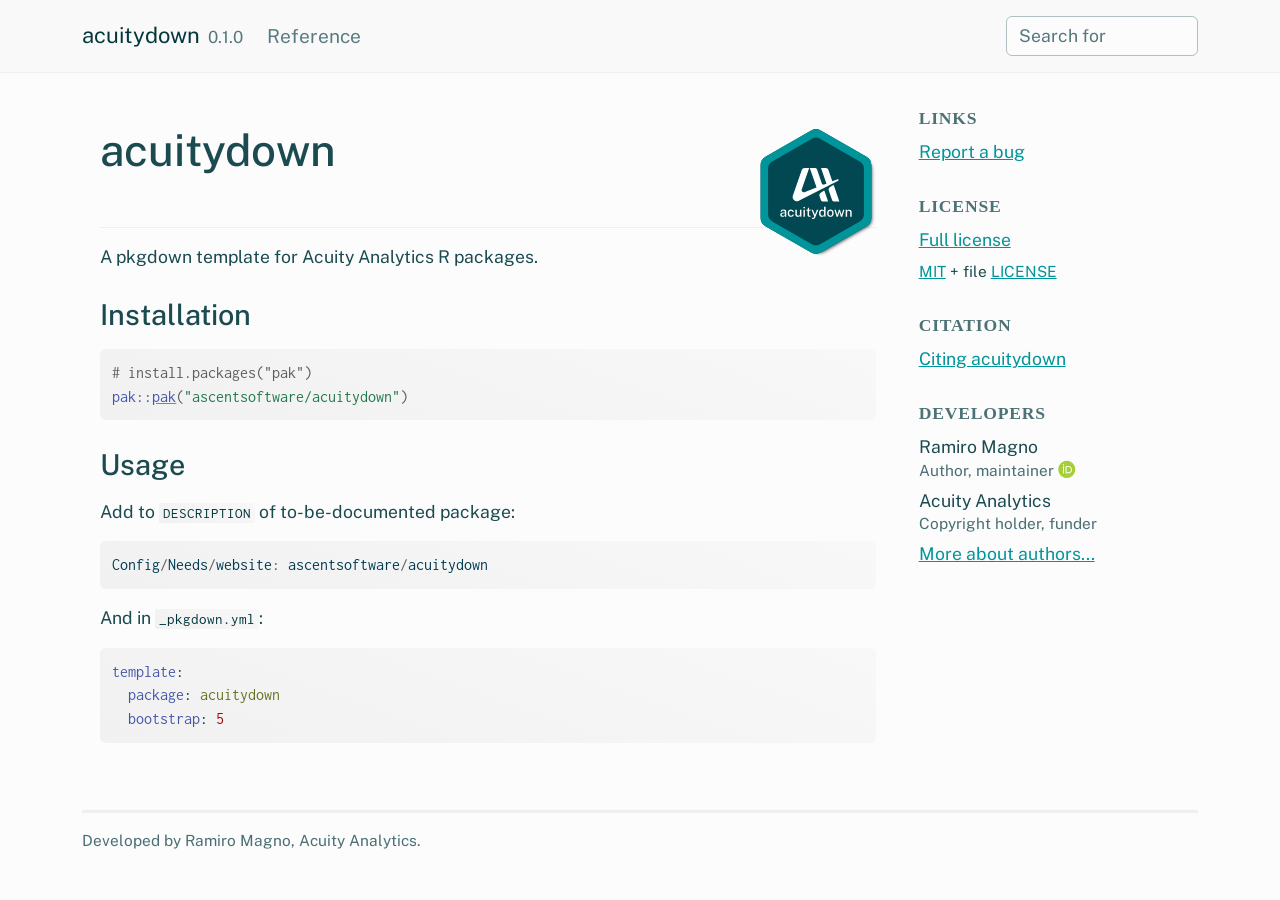
==== index.html @ ac6d55b3 "Deploying to gh-pages from @ AscentSoftware/acuitydown@6d1f39b386c711171acf2e9cabcb4042757e271e 🚀" ====
<!DOCTYPE html>
<!-- Generated by pkgdown: do not edit by hand --><html lang="en">
<head>
<meta http-equiv="Content-Type" content="text/html; charset=UTF-8">
<meta charset="utf-8">
<meta http-equiv="X-UA-Compatible" content="IE=edge">
<meta name="viewport" content="width=device-width, initial-scale=1, shrink-to-fit=no">
<title>pkgdown Template for Acuity Packages • acuitydown</title>
<!-- favicons --><link rel="icon" type="image/png" sizes="96x96" href="favicon-96x96.png">
<link rel="icon" type="”image/svg+xml”" href="favicon.svg">
<link rel="apple-touch-icon" sizes="180x180" href="apple-touch-icon.png">
<link rel="icon" sizes="any" href="favicon.ico">
<link rel="manifest" href="site.webmanifest">
<script src="deps/jquery-3.6.0/jquery-3.6.0.min.js"></script><meta name="viewport" content="width=device-width, initial-scale=1, shrink-to-fit=no">
<link href="deps/bootstrap-5.3.8/bootstrap.min.css" rel="stylesheet">
<script src="deps/bootstrap-5.3.8/bootstrap.bundle.min.js"></script><link href="deps/Public_Sans-0.4.10/font.css" rel="stylesheet">
<link href="deps/Inconsolata-0.4.10/font.css" rel="stylesheet">
<link href="deps/font-awesome-6.5.2/css/all.min.css" rel="stylesheet">
<link href="deps/font-awesome-6.5.2/css/v4-shims.min.css" rel="stylesheet">
<script src="deps/headroom-0.11.0/headroom.min.js"></script><script src="deps/headroom-0.11.0/jQuery.headroom.min.js"></script><script src="deps/bootstrap-toc-1.0.1/bootstrap-toc.min.js"></script><script src="deps/clipboard.js-2.0.11/clipboard.min.js"></script><script src="deps/search-1.0.0/autocomplete.jquery.min.js"></script><script src="deps/search-1.0.0/fuse.min.js"></script><script src="deps/search-1.0.0/mark.min.js"></script><!-- pkgdown --><script src="pkgdown.js"></script><meta property="og:title" content="pkgdown Template for Acuity Packages">
<meta name="description" content="A pkgdown template for use by Acuity Analytics R packages.">
<meta property="og:description" content="A pkgdown template for use by Acuity Analytics R packages.">
<meta property="og:image" content="https://ascentsoftware.github.io/acuitydown/logo.svg">
</head>
<body>
    <a href="#main" class="visually-hidden-focusable">Skip to contents</a>


    <nav class="navbar navbar-expand-lg fixed-top bg-none" data-bs-theme="light" aria-label="Site navigation"><div class="container">

    <a class="navbar-brand me-2" href="index.html">acuitydown</a>

    <small class="nav-text text-muted me-auto" data-bs-toggle="tooltip" data-bs-placement="bottom" title="">0.1.0</small>


    <button class="navbar-toggler" type="button" data-bs-toggle="collapse" data-bs-target="#navbar" aria-controls="navbar" aria-expanded="false" aria-label="Toggle navigation">
      <span class="navbar-toggler-icon"></span>
    </button>

    <div id="navbar" class="collapse navbar-collapse ms-3">
      <ul class="navbar-nav me-auto">
<li class="nav-item"><a class="nav-link" href="reference/index.html">Reference</a></li>
      </ul>
<ul class="navbar-nav">
<li class="nav-item"><form class="form-inline" role="search">
 <input class="form-control" type="search" name="search-input" id="search-input" autocomplete="off" aria-label="Search site" placeholder="Search for" data-search-index="search.json">
</form></li>
      </ul>
</div>


  </div>
</nav><div class="container template-home">
<div class="row">
  <main id="main" class="col-md-9"><div class="section level1">
<div class="page-header">
<img src="logo.svg" class="logo" alt=""><h1 id="acuitydown-">acuitydown 
<a class="anchor" aria-label="anchor" href="#acuitydown-"></a>
</h1>
</div>
<!-- badges: start -->
<!-- badges: end -->
<p>A pkgdown template for Acuity Analytics R packages.</p>
<div class="section level2">
<h2 id="installation">Installation<a class="anchor" aria-label="anchor" href="#installation"></a>
</h2>
<div class="sourceCode" id="cb1"><pre class="downlit sourceCode r">
<code class="sourceCode R"><span><span class="co"># install.packages("pak")</span></span>
<span><span class="fu">pak</span><span class="fu">::</span><span class="fu"><a href="https://pak.r-lib.org/reference/pak.html" class="external-link">pak</a></span><span class="op">(</span><span class="st">"ascentsoftware/acuitydown"</span><span class="op">)</span></span></code></pre></div>
</div>
<div class="section level2">
<h2 id="usage">Usage<a class="anchor" aria-label="anchor" href="#usage"></a>
</h2>
<p>Add to <code>DESCRIPTION</code> of to-be-documented package:</p>
<div class="sourceCode" id="cb2"><pre class="sourceCode R"><code class="sourceCode r"><span id="cb2-1"><a href="#cb2-1" tabindex="-1"></a>Config<span class="sc">/</span>Needs<span class="sc">/</span>website<span class="sc">:</span> ascentsoftware<span class="sc">/</span>acuitydown</span></code></pre></div>
<p>And in <code>_pkgdown.yml</code>:</p>
<div class="sourceCode" id="cb3"><pre class="sourceCode yml"><code class="sourceCode yaml"><span id="cb3-1"><a href="#cb3-1" tabindex="-1"></a><span class="fu">template</span><span class="kw">:</span></span>
<span id="cb3-2"><a href="#cb3-2" tabindex="-1"></a><span class="at">  </span><span class="fu">package</span><span class="kw">:</span><span class="at"> acuitydown</span></span>
<span id="cb3-3"><a href="#cb3-3" tabindex="-1"></a><span class="at">  </span><span class="fu">bootstrap</span><span class="kw">:</span><span class="at"> </span><span class="dv">5</span></span></code></pre></div>
</div>
</div>
  </main><aside class="col-md-3"><div class="links">
<h2 data-toc-skip>Links</h2>
<ul class="list-unstyled">
<li><a href="https://www.github.com/ascentsoftware/acuitydown/issues" class="external-link">Report a bug</a></li>
</ul>
</div>

<div class="license">
<h2 data-toc-skip>License</h2>
<ul class="list-unstyled">
<li><a href="LICENSE.html">Full license</a></li>
<li><small><a href="https://opensource.org/licenses/mit-license.php" class="external-link">MIT</a> + file <a href="LICENSE-text.html">LICENSE</a></small></li>
</ul>
</div>


<div class="citation">
<h2 data-toc-skip>Citation</h2>
<ul class="list-unstyled">
<li><a href="authors.html#citation">Citing acuitydown</a></li>
</ul>
</div>

<div class="developers">
<h2 data-toc-skip>Developers</h2>
<ul class="list-unstyled">
<li>Ramiro Magno <br><small class="roles"> Author, maintainer </small> <a href="https://orcid.org/0000-0001-5226-3441" target="orcid.widget" aria-label="ORCID" class="external-link"><span class="fab fa-orcid orcid" aria-hidden="true"></span></a>  </li>
<li>Acuity Analytics <br><small class="roles"> Copyright holder, funder </small>   </li>
<li><a href="authors.html">More about authors...</a></li>
</ul>
</div>



  </aside>
</div>


    <footer><div class="pkgdown-footer-left">
  <p>Developed by Ramiro Magno, Acuity Analytics.</p>
</div>

<div class="pkgdown-footer-right">

</div>

    </footer>
</div>





  </body>
</html>
---- deps/Public_Sans-0.4.10/font.css ----
/* vietnamese */
@font-face {
  font-family: 'Public Sans';
  font-style: italic;
  font-weight: 300;
  font-display: swap;
  src: url(ijwTs572Xtc6ZYQws9YVwnNDTJPax9k0.woff2) format('woff2');
  unicode-range: U+0102-0103, U+0110-0111, U+0128-0129, U+0168-0169, U+01A0-01A1, U+01AF-01B0, U+0300-0301, U+0303-0304, U+0308-0309, U+0323, U+0329, U+1EA0-1EF9, U+20AB;
}
/* latin-ext */
@font-face {
  font-family: 'Public Sans';
  font-style: italic;
  font-weight: 300;
  font-display: swap;
  src: url(ijwTs572Xtc6ZYQws9YVwnNDTJLax9k0.woff2) format('woff2');
  unicode-range: U+0100-02BA, U+02BD-02C5, U+02C7-02CC, U+02CE-02D7, U+02DD-02FF, U+0304, U+0308, U+0329, U+1D00-1DBF, U+1E00-1E9F, U+1EF2-1EFF, U+2020, U+20A0-20AB, U+20AD-20C0, U+2113, U+2C60-2C7F, U+A720-A7FF;
}
/* latin */
@font-face {
  font-family: 'Public Sans';
  font-style: italic;
  font-weight: 300;
  font-display: swap;
  src: url(ijwTs572Xtc6ZYQws9YVwnNDTJzaxw.woff2) format('woff2');
  unicode-range: U+0000-00FF, U+0131, U+0152-0153, U+02BB-02BC, U+02C6, U+02DA, U+02DC, U+0304, U+0308, U+0329, U+2000-206F, U+20AC, U+2122, U+2191, U+2193, U+2212, U+2215, U+FEFF, U+FFFD;
}
/* vietnamese */
@font-face {
  font-family: 'Public Sans';
  font-style: italic;
  font-weight: 400;
  font-display: swap;
  src: url(ijwTs572Xtc6ZYQws9YVwnNDTJPax9k0.woff2) format('woff2');
  unicode-range: U+0102-0103, U+0110-0111, U+0128-0129, U+0168-0169, U+01A0-01A1, U+01AF-01B0, U+0300-0301, U+0303-0304, U+0308-0309, U+0323, U+0329, U+1EA0-1EF9, U+20AB;
}
/* latin-ext */
@font-face {
  font-family: 'Public Sans';
  font-style: italic;
  font-weight: 400;
  font-display: swap;
  src: url(ijwTs572Xtc6ZYQws9YVwnNDTJLax9k0.woff2) format('woff2');
  unicode-range: U+0100-02BA, U+02BD-02C5, U+02C7-02CC, U+02CE-02D7, U+02DD-02FF, U+0304, U+0308, U+0329, U+1D00-1DBF, U+1E00-1E9F, U+1EF2-1EFF, U+2020, U+20A0-20AB, U+20AD-20C0, U+2113, U+2C60-2C7F, U+A720-A7FF;
}
/* latin */
@font-face {
  font-family: 'Public Sans';
  font-style: italic;
  font-weight: 400;
  font-display: swap;
  src: url(ijwTs572Xtc6ZYQws9YVwnNDTJzaxw.woff2) format('woff2');
  unicode-range: U+0000-00FF, U+0131, U+0152-0153, U+02BB-02BC, U+02C6, U+02DA, U+02DC, U+0304, U+0308, U+0329, U+2000-206F, U+20AC, U+2122, U+2191, U+2193, U+2212, U+2215, U+FEFF, U+FFFD;
}
/* vietnamese */
@font-face {
  font-family: 'Public Sans';
  font-style: italic;
  font-weight: 500;
  font-display: swap;
  src: url(ijwTs572Xtc6ZYQws9YVwnNDTJPax9k0.woff2) format('woff2');
  unicode-range: U+0102-0103, U+0110-0111, U+0128-0129, U+0168-0169, U+01A0-01A1, U+01AF-01B0, U+0300-0301, U+0303-0304, U+0308-0309, U+0323, U+0329, U+1EA0-1EF9, U+20AB;
}
/* latin-ext */
@font-face {
  font-family: 'Public Sans';
  font-style: italic;
  font-weight: 500;
  font-display: swap;
  src: url(ijwTs572Xtc6ZYQws9YVwnNDTJLax9k0.woff2) format('woff2');
  unicode-range: U+0100-02BA, U+02BD-02C5, U+02C7-02CC, U+02CE-02D7, U+02DD-02FF, U+0304, U+0308, U+0329, U+1D00-1DBF, U+1E00-1E9F, U+1EF2-1EFF, U+2020, U+20A0-20AB, U+20AD-20C0, U+2113, U+2C60-2C7F, U+A720-A7FF;
}
/* latin */
@font-face {
  font-family: 'Public Sans';
  font-style: italic;
  font-weight: 500;
  font-display: swap;
  src: url(ijwTs572Xtc6ZYQws9YVwnNDTJzaxw.woff2) format('woff2');
  unicode-range: U+0000-00FF, U+0131, U+0152-0153, U+02BB-02BC, U+02C6, U+02DA, U+02DC, U+0304, U+0308, U+0329, U+2000-206F, U+20AC, U+2122, U+2191, U+2193, U+2212, U+2215, U+FEFF, U+FFFD;
}
/* vietnamese */
@font-face {
  font-family: 'Public Sans';
  font-style: italic;
  font-weight: 600;
  font-display: swap;
  src: url(ijwTs572Xtc6ZYQws9YVwnNDTJPax9k0.woff2) format('woff2');
  unicode-range: U+0102-0103, U+0110-0111, U+0128-0129, U+0168-0169, U+01A0-01A1, U+01AF-01B0, U+0300-0301, U+0303-0304, U+0308-0309, U+0323, U+0329, U+1EA0-1EF9, U+20AB;
}
/* latin-ext */
@font-face {
  font-family: 'Public Sans';
  font-style: italic;
  font-weight: 600;
  font-display: swap;
  src: url(ijwTs572Xtc6ZYQws9YVwnNDTJLax9k0.woff2) format('woff2');
  unicode-range: U+0100-02BA, U+02BD-02C5, U+02C7-02CC, U+02CE-02D7, U+02DD-02FF, U+0304, U+0308, U+0329, U+1D00-1DBF, U+1E00-1E9F, U+1EF2-1EFF, U+2020, U+20A0-20AB, U+20AD-20C0, U+2113, U+2C60-2C7F, U+A720-A7FF;
}
/* latin */
@font-face {
  font-family: 'Public Sans';
  font-style: italic;
  font-weight: 600;
  font-display: swap;
  src: url(ijwTs572Xtc6ZYQws9YVwnNDTJzaxw.woff2) format('woff2');
  unicode-range: U+0000-00FF, U+0131, U+0152-0153, U+02BB-02BC, U+02C6, U+02DA, U+02DC, U+0304, U+0308, U+0329, U+2000-206F, U+20AC, U+2122, U+2191, U+2193, U+2212, U+2215, U+FEFF, U+FFFD;
}
/* vietnamese */
@font-face {
  font-family: 'Public Sans';
  font-style: italic;
  font-weight: 700;
  font-display: swap;
  src: url(ijwTs572Xtc6ZYQws9YVwnNDTJPax9k0.woff2) format('woff2');
  unicode-range: U+0102-0103, U+0110-0111, U+0128-0129, U+0168-0169, U+01A0-01A1, U+01AF-01B0, U+0300-0301, U+0303-0304, U+0308-0309, U+0323, U+0329, U+1EA0-1EF9, U+20AB;
}
/* latin-ext */
@font-face {
  font-family: 'Public Sans';
  font-style: italic;
  font-weight: 700;
  font-display: swap;
  src: url(ijwTs572Xtc6ZYQws9YVwnNDTJLax9k0.woff2) format('woff2');
  unicode-range: U+0100-02BA, U+02BD-02C5, U+02C7-02CC, U+02CE-02D7, U+02DD-02FF, U+0304, U+0308, U+0329, U+1D00-1DBF, U+1E00-1E9F, U+1EF2-1EFF, U+2020, U+20A0-20AB, U+20AD-20C0, U+2113, U+2C60-2C7F, U+A720-A7FF;
}
/* latin */
@font-face {
  font-family: 'Public Sans';
  font-style: italic;
  font-weight: 700;
  font-display: swap;
  src: url(ijwTs572Xtc6ZYQws9YVwnNDTJzaxw.woff2) format('woff2');
  unicode-range: U+0000-00FF, U+0131, U+0152-0153, U+02BB-02BC, U+02C6, U+02DA, U+02DC, U+0304, U+0308, U+0329, U+2000-206F, U+20AC, U+2122, U+2191, U+2193, U+2212, U+2215, U+FEFF, U+FFFD;
}
/* vietnamese */
@font-face {
  font-family: 'Public Sans';
  font-style: normal;
  font-weight: 300;
  font-display: swap;
  src: url(ijwRs572Xtc6ZYQws9YVwnNJfJ7Cww.woff2) format('woff2');
  unicode-range: U+0102-0103, U+0110-0111, U+0128-0129, U+0168-0169, U+01A0-01A1, U+01AF-01B0, U+0300-0301, U+0303-0304, U+0308-0309, U+0323, U+0329, U+1EA0-1EF9, U+20AB;
}
/* latin-ext */
@font-face {
  font-family: 'Public Sans';
  font-style: normal;
  font-weight: 300;
  font-display: swap;
  src: url(ijwRs572Xtc6ZYQws9YVwnNIfJ7Cww.woff2) format('woff2');
  unicode-range: U+0100-02BA, U+02BD-02C5, U+02C7-02CC, U+02CE-02D7, U+02DD-02FF, U+0304, U+0308, U+0329, U+1D00-1DBF, U+1E00-1E9F, U+1EF2-1EFF, U+2020, U+20A0-20AB, U+20AD-20C0, U+2113, U+2C60-2C7F, U+A720-A7FF;
}
/* latin */
@font-face {
  font-family: 'Public Sans';
  font-style: normal;
  font-weight: 300;
  font-display: swap;
  src: url(ijwRs572Xtc6ZYQws9YVwnNGfJ4.woff2) format('woff2');
  unicode-range: U+0000-00FF, U+0131, U+0152-0153, U+02BB-02BC, U+02C6, U+02DA, U+02DC, U+0304, U+0308, U+0329, U+2000-206F, U+20AC, U+2122, U+2191, U+2193, U+2212, U+2215, U+FEFF, U+FFFD;
}
/* vietnamese */
@font-face {
  font-family: 'Public Sans';
  font-style: normal;
  font-weight: 400;
  font-display: swap;
  src: url(ijwRs572Xtc6ZYQws9YVwnNJfJ7Cww.woff2) format('woff2');
  unicode-range: U+0102-0103, U+0110-0111, U+0128-0129, U+0168-0169, U+01A0-01A1, U+01AF-01B0, U+0300-0301, U+0303-0304, U+0308-0309, U+0323, U+0329, U+1EA0-1EF9, U+20AB;
}
/* latin-ext */
@font-face {
  font-family: 'Public Sans';
  font-style: normal;
  font-weight: 400;
  font-display: swap;
  src: url(ijwRs572Xtc6ZYQws9YVwnNIfJ7Cww.woff2) format('woff2');
  unicode-range: U+0100-02BA, U+02BD-02C5, U+02C7-02CC, U+02CE-02D7, U+02DD-02FF, U+0304, U+0308, U+0329, U+1D00-1DBF, U+1E00-1E9F, U+1EF2-1EFF, U+2020, U+20A0-20AB, U+20AD-20C0, U+2113, U+2C60-2C7F, U+A720-A7FF;
}
/* latin */
@font-face {
  font-family: 'Public Sans';
  font-style: normal;
  font-weight: 400;
  font-display: swap;
  src: url(ijwRs572Xtc6ZYQws9YVwnNGfJ4.woff2) format('woff2');
  unicode-range: U+0000-00FF, U+0131, U+0152-0153, U+02BB-02BC, U+02C6, U+02DA, U+02DC, U+0304, U+0308, U+0329, U+2000-206F, U+20AC, U+2122, U+2191, U+2193, U+2212, U+2215, U+FEFF, U+FFFD;
}
/* vietnamese */
@font-face {
  font-family: 'Public Sans';
  font-style: normal;
  font-weight: 500;
  font-display: swap;
  src: url(ijwRs572Xtc6ZYQws9YVwnNJfJ7Cww.woff2) format('woff2');
  unicode-range: U+0102-0103, U+0110-0111, U+0128-0129, U+0168-0169, U+01A0-01A1, U+01AF-01B0, U+0300-0301, U+0303-0304, U+0308-0309, U+0323, U+0329, U+1EA0-1EF9, U+20AB;
}
/* latin-ext */
@font-face {
  font-family: 'Public Sans';
  font-style: normal;
  font-weight: 500;
  font-display: swap;
  src: url(ijwRs572Xtc6ZYQws9YVwnNIfJ7Cww.woff2) format('woff2');
  unicode-range: U+0100-02BA, U+02BD-02C5, U+02C7-02CC, U+02CE-02D7, U+02DD-02FF, U+0304, U+0308, U+0329, U+1D00-1DBF, U+1E00-1E9F, U+1EF2-1EFF, U+2020, U+20A0-20AB, U+20AD-20C0, U+2113, U+2C60-2C7F, U+A720-A7FF;
}
/* latin */
@font-face {
  font-family: 'Public Sans';
  font-style: normal;
  font-weight: 500;
  font-display: swap;
  src: url(ijwRs572Xtc6ZYQws9YVwnNGfJ4.woff2) format('woff2');
  unicode-range: U+0000-00FF, U+0131, U+0152-0153, U+02BB-02BC, U+02C6, U+02DA, U+02DC, U+0304, U+0308, U+0329, U+2000-206F, U+20AC, U+2122, U+2191, U+2193, U+2212, U+2215, U+FEFF, U+FFFD;
}
/* vietnamese */
@font-face {
  font-family: 'Public Sans';
  font-style: normal;
  font-weight: 600;
  font-display: swap;
  src: url(ijwRs572Xtc6ZYQws9YVwnNJfJ7Cww.woff2) format('woff2');
  unicode-range: U+0102-0103, U+0110-0111, U+0128-0129, U+0168-0169, U+01A0-01A1, U+01AF-01B0, U+0300-0301, U+0303-0304, U+0308-0309, U+0323, U+0329, U+1EA0-1EF9, U+20AB;
}
/* latin-ext */
@font-face {
  font-family: 'Public Sans';
  font-style: normal;
  font-weight: 600;
  font-display: swap;
  src: url(ijwRs572Xtc6ZYQws9YVwnNIfJ7Cww.woff2) format('woff2');
  unicode-range: U+0100-02BA, U+02BD-02C5, U+02C7-02CC, U+02CE-02D7, U+02DD-02FF, U+0304, U+0308, U+0329, U+1D00-1DBF, U+1E00-1E9F, U+1EF2-1EFF, U+2020, U+20A0-20AB, U+20AD-20C0, U+2113, U+2C60-2C7F, U+A720-A7FF;
}
/* latin */
@font-face {
  font-family: 'Public Sans';
  font-style: normal;
  font-weight: 600;
  font-display: swap;
  src: url(ijwRs572Xtc6ZYQws9YVwnNGfJ4.woff2) format('woff2');
  unicode-range: U+0000-00FF, U+0131, U+0152-0153, U+02BB-02BC, U+02C6, U+02DA, U+02DC, U+0304, U+0308, U+0329, U+2000-206F, U+20AC, U+2122, U+2191, U+2193, U+2212, U+2215, U+FEFF, U+FFFD;
}
/* vietnamese */
@font-face {
  font-family: 'Public Sans';
  font-style: normal;
  font-weight: 700;
  font-display: swap;
  src: url(ijwRs572Xtc6ZYQws9YVwnNJfJ7Cww.woff2) format('woff2');
  unicode-range: U+0102-0103, U+0110-0111, U+0128-0129, U+0168-0169, U+01A0-01A1, U+01AF-01B0, U+0300-0301, U+0303-0304, U+0308-0309, U+0323, U+0329, U+1EA0-1EF9, U+20AB;
}
/* latin-ext */
@font-face {
  font-family: 'Public Sans';
  font-style: normal;
  font-weight: 700;
  font-display: swap;
  src: url(ijwRs572Xtc6ZYQws9YVwnNIfJ7Cww.woff2) format('woff2');
  unicode-range: U+0100-02BA, U+02BD-02C5, U+02C7-02CC, U+02CE-02D7, U+02DD-02FF, U+0304, U+0308, U+0329, U+1D00-1DBF, U+1E00-1E9F, U+1EF2-1EFF, U+2020, U+20A0-20AB, U+20AD-20C0, U+2113, U+2C60-2C7F, U+A720-A7FF;
}
/* latin */
@font-face {
  font-family: 'Public Sans';
  font-style: normal;
  font-weight: 700;
  font-display: swap;
  src: url(ijwRs572Xtc6ZYQws9YVwnNGfJ4.woff2) format('woff2');
  unicode-range: U+0000-00FF, U+0131, U+0152-0153, U+02BB-02BC, U+02C6, U+02DA, U+02DC, U+0304, U+0308, U+0329, U+2000-206F, U+20AC, U+2122, U+2191, U+2193, U+2212, U+2215, U+FEFF, U+FFFD;
}
---- deps/Inconsolata-0.4.10/font.css ----
/* vietnamese */
@font-face {
  font-family: 'Inconsolata';
  font-style: normal;
  font-weight: 400;
  font-stretch: 100%;
  font-display: swap;
  src: url(QldgNThLqRwH-OJ1UHjlKENVzkWGVkL3GZQmAwLYxYWI2qfdm7Lpp4U8WRL2l2eY.woff2) format('woff2');
  unicode-range: U+0102-0103, U+0110-0111, U+0128-0129, U+0168-0169, U+01A0-01A1, U+01AF-01B0, U+0300-0301, U+0303-0304, U+0308-0309, U+0323, U+0329, U+1EA0-1EF9, U+20AB;
}
/* latin-ext */
@font-face {
  font-family: 'Inconsolata';
  font-style: normal;
  font-weight: 400;
  font-stretch: 100%;
  font-display: swap;
  src: url(QldgNThLqRwH-OJ1UHjlKENVzkWGVkL3GZQmAwLYxYWI2qfdm7Lpp4U8WRP2l2eY.woff2) format('woff2');
  unicode-range: U+0100-02BA, U+02BD-02C5, U+02C7-02CC, U+02CE-02D7, U+02DD-02FF, U+0304, U+0308, U+0329, U+1D00-1DBF, U+1E00-1E9F, U+1EF2-1EFF, U+2020, U+20A0-20AB, U+20AD-20C0, U+2113, U+2C60-2C7F, U+A720-A7FF;
}
/* latin */
@font-face {
  font-family: 'Inconsolata';
  font-style: normal;
  font-weight: 400;
  font-stretch: 100%;
  font-display: swap;
  src: url(QldgNThLqRwH-OJ1UHjlKENVzkWGVkL3GZQmAwLYxYWI2qfdm7Lpp4U8WR32lw.woff2) format('woff2');
  unicode-range: U+0000-00FF, U+0131, U+0152-0153, U+02BB-02BC, U+02C6, U+02DA, U+02DC, U+0304, U+0308, U+0329, U+2000-206F, U+20AC, U+2122, U+2191, U+2193, U+2212, U+2215, U+FEFF, U+FFFD;
}
---- deps/font-awesome-6.5.2/css/v4-shims.min.css ----
/*!
 * Font Awesome Free 6.5.2 by @fontawesome - https://fontawesome.com
 * License - https://fontawesome.com/license/free (Icons: CC BY 4.0, Fonts: SIL OFL 1.1, Code: MIT License)
 * Copyright 2024 Fonticons, Inc.
 */
.fa.fa-glass:before{content:"\f000"}.fa.fa-envelope-o{font-family:"Font Awesome 6 Free";font-weight:400}.fa.fa-envelope-o:before{content:"\f0e0"}.fa.fa-star-o{font-family:"Font Awesome 6 Free";font-weight:400}.fa.fa-star-o:before{content:"\f005"}.fa.fa-close:before,.fa.fa-remove:before{content:"\f00d"}.fa.fa-gear:before{content:"\f013"}.fa.fa-trash-o{font-family:"Font Awesome 6 Free";font-weight:400}.fa.fa-trash-o:before{content:"\f2ed"}.fa.fa-home:before{content:"\f015"}.fa.fa-file-o{font-family:"Font Awesome 6 Free";font-weight:400}.fa.fa-file-o:before{content:"\f15b"}.fa.fa-clock-o{font-family:"Font Awesome 6 Free";font-weight:400}.fa.fa-clock-o:before{content:"\f017"}.fa.fa-arrow-circle-o-down{font-family:"Font Awesome 6 Free";font-weight:400}.fa.fa-arrow-circle-o-down:before{content:"\f358"}.fa.fa-arrow-circle-o-up{font-family:"Font Awesome 6 Free";font-weight:400}.fa.fa-arrow-circle-o-up:before{content:"\f35b"}.fa.fa-play-circle-o{font-family:"Font Awesome 6 Free";font-weight:400}.fa.fa-play-circle-o:before{content:"\f144"}.fa.fa-repeat:before,.fa.fa-rotate-right:before{content:"\f01e"}.fa.fa-refresh:before{content:"\f021"}.fa.fa-list-alt{font-family:"Font Awesome 6 Free";font-weight:400}.fa.fa-list-alt:before{content:"\f022"}.fa.fa-dedent:before{content:"\f03b"}.fa.fa-video-camera:before{content:"\f03d"}.fa.fa-picture-o{font-family:"Font Awesome 6 Free";font-weight:400}.fa.fa-picture-o:before{content:"\f03e"}.fa.fa-photo{font-family:"Font Awesome 6 Free";font-weight:400}.fa.fa-photo:before{content:"\f03e"}.fa.fa-image{font-family:"Font Awesome 6 Free";font-weight:400}.fa.fa-image:before{content:"\f03e"}.fa.fa-map-marker:before{content:"\f3c5"}.fa.fa-pencil-square-o{font-family:"Font Awesome 6 Free";font-weight:400}.fa.fa-pencil-square-o:before{content:"\f044"}.fa.fa-edit{font-family:"Font Awesome 6 Free";font-weight:400}.fa.fa-edit:before{content:"\f044"}.fa.fa-share-square-o:before{content:"\f14d"}.fa.fa-check-square-o{font-family:"Font Awesome 6 Free";font-weight:400}.fa.fa-check-square-o:before{content:"\f14a"}.fa.fa-arrows:before{content:"\f0b2"}.fa.fa-times-circle-o{font-family:"Font Awesome 6 Free";font-weight:400}.fa.fa-times-circle-o:before{content:"\f057"}.fa.fa-check-circle-o{font-family:"Font Awesome 6 Free";font-weight:400}.fa.fa-check-circle-o:before{content:"\f058"}.fa.fa-mail-forward:before{content:"\f064"}.fa.fa-expand:before{content:"\f424"}.fa.fa-compress:before{content:"\f422"}.fa.fa-eye,.fa.fa-eye-slash{font-family:"Font Awesome 6 Free";font-weight:400}.fa.fa-warning:before{content:"\f071"}.fa.fa-calendar:before{content:"\f073"}.fa.fa-arrows-v:before{content:"\f338"}.fa.fa-arrows-h:before{content:"\f337"}.fa.fa-bar-chart-o:before,.fa.fa-bar-chart:before{content:"\e0e3"}.fa.fa-twitter-square{font-family:"Font Awesome 6 Brands";font-weight:400}.fa.fa-twitter-square:before{content:"\f081"}.fa.fa-facebook-square{font-family:"Font Awesome 6 Brands";font-weight:400}.fa.fa-facebook-square:before{content:"\f082"}.fa.fa-gears:before{content:"\f085"}.fa.fa-thumbs-o-up{font-family:"Font Awesome 6 Free";font-weight:400}.fa.fa-thumbs-o-up:before{content:"\f164"}.fa.fa-thumbs-o-down{font-family:"Font Awesome 6 Free";font-weight:400}.fa.fa-thumbs-o-down:before{content:"\f165"}.fa.fa-heart-o{font-family:"Font Awesome 6 Free";font-weight:400}.fa.fa-heart-o:before{content:"\f004"}.fa.fa-sign-out:before{content:"\f2f5"}.fa.fa-linkedin-square{font-family:"Font Awesome 6 Brands";font-weight:400}.fa.fa-linkedin-square:before{content:"\f08c"}.fa.fa-thumb-tack:before{content:"\f08d"}.fa.fa-external-link:before{content:"\f35d"}.fa.fa-sign-in:before{content:"\f2f6"}.fa.fa-github-square{font-family:"Font Awesome 6 Brands";font-weight:400}.fa.fa-github-square:before{content:"\f092"}.fa.fa-lemon-o{font-family:"Font Awesome 6 Free";font-weight:400}.fa.fa-lemon-o:before{content:"\f094"}.fa.fa-square-o{font-family:"Font Awesome 6 Free";font-weight:400}.fa.fa-square-o:before{content:"\f0c8"}.fa.fa-bookmark-o{font-family:"Font Awesome 6 Free";font-weight:400}.fa.fa-bookmark-o:before{content:"\f02e"}.fa.fa-facebook,.fa.fa-twitter{font-family:"Font Awesome 6 Brands";font-weight:400}.fa.fa-facebook:before{content:"\f39e"}.fa.fa-facebook-f{font-family:"Font Awesome 6 Brands";font-weight:400}.fa.fa-facebook-f:before{content:"\f39e"}.fa.fa-github{font-family:"Font Awesome 6 Brands";font-weight:400}.fa.fa-credit-card{font-family:"Font Awesome 6 Free";font-weight:400}.fa.fa-feed:before{content:"\f09e"}.fa.fa-hdd-o{font-family:"Font Awesome 6 Free";font-weight:400}.fa.fa-hdd-o:before{content:"\f0a0"}.fa.fa-hand-o-right{font-family:"Font Awesome 6 Free";font-weight:400}.fa.fa-hand-o-right:before{content:"\f0a4"}.fa.fa-hand-o-left{font-family:"Font Awesome 6 Free";font-weight:400}.fa.fa-hand-o-left:before{content:"\f0a5"}.fa.fa-hand-o-up{font-family:"Font Awesome 6 Free";font-weight:400}.fa.fa-hand-o-up:before{content:"\f0a6"}.fa.fa-hand-o-down{font-family:"Font Awesome 6 Free";font-weight:400}.fa.fa-hand-o-down:before{content:"\f0a7"}.fa.fa-globe:before{content:"\f57d"}.fa.fa-tasks:before{content:"\f828"}.fa.fa-arrows-alt:before{content:"\f31e"}.fa.fa-group:before{content:"\f0c0"}.fa.fa-chain:before{content:"\f0c1"}.fa.fa-cut:before{content:"\f0c4"}.fa.fa-files-o{font-family:"Font Awesome 6 Free";font-weight:400}.fa.fa-files-o:before{content:"\f0c5"}.fa.fa-floppy-o{font-family:"Font Awesome 6 Free";font-weight:400}.fa.fa-floppy-o:before{content:"\f0c7"}.fa.fa-save{font-family:"Font Awesome 6 Free";font-weight:400}.fa.fa-save:before{content:"\f0c7"}.fa.fa-navicon:before,.fa.fa-reorder:before{content:"\f0c9"}.fa.fa-magic:before{content:"\e2ca"}.fa.fa-pinterest,.fa.fa-pinterest-square{font-family:"Font Awesome 6 Brands";font-weight:400}.fa.fa-pinterest-square:before{content:"\f0d3"}.fa.fa-google-plus-square{font-family:"Font Awesome 6 Brands";font-weight:400}.fa.fa-google-plus-square:before{content:"\f0d4"}.fa.fa-google-plus{font-family:"Font Awesome 6 Brands";font-weight:400}.fa.fa-google-plus:before{content:"\f0d5"}.fa.fa-money:before{content:"\f3d1"}.fa.fa-unsorted:before{content:"\f0dc"}.fa.fa-sort-desc:before{content:"\f0dd"}.fa.fa-sort-asc:before{content:"\f0de"}.fa.fa-linkedin{font-family:"Font Awesome 6 Brands";font-weight:400}.fa.fa-linkedin:before{content:"\f0e1"}.fa.fa-rotate-left:before{content:"\f0e2"}.fa.fa-legal:before{content:"\f0e3"}.fa.fa-dashboard:before,.fa.fa-tachometer:before{content:"\f625"}.fa.fa-comment-o{font-family:"Font Awesome 6 Free";font-weight:400}.fa.fa-comment-o:before{content:"\f075"}.fa.fa-comments-o{font-family:"Font Awesome 6 Free";font-weight:400}.fa.fa-comments-o:before{content:"\f086"}.fa.fa-flash:before{content:"\f0e7"}.fa.fa-clipboard:before{content:"\f0ea"}.fa.fa-lightbulb-o{font-family:"Font Awesome 6 Free";font-weight:400}.fa.fa-lightbulb-o:before{content:"\f0eb"}.fa.fa-exchange:before{content:"\f362"}.fa.fa-cloud-download:before{content:"\f0ed"}.fa.fa-cloud-upload:before{content:"\f0ee"}.fa.fa-bell-o{font-family:"Font Awesome 6 Free";font-weight:400}.fa.fa-bell-o:before{content:"\f0f3"}.fa.fa-cutlery:before{content:"\f2e7"}.fa.fa-file-text-o{font-family:"Font Awesome 6 Free";font-weight:400}.fa.fa-file-text-o:before{content:"\f15c"}.fa.fa-building-o{font-family:"Font Awesome 6 Free";font-weight:400}.fa.fa-building-o:before{content:"\f1ad"}.fa.fa-hospital-o{font-family:"Font Awesome 6 Free";font-weight:400}.fa.fa-hospital-o:before{content:"\f0f8"}.fa.fa-tablet:before{content:"\f3fa"}.fa.fa-mobile-phone:before,.fa.fa-mobile:before{content:"\f3cd"}.fa.fa-circle-o{font-family:"Font Awesome 6 Free";font-weight:400}.fa.fa-circle-o:before{content:"\f111"}.fa.fa-mail-reply:before{content:"\f3e5"}.fa.fa-github-alt{font-family:"Font Awesome 6 Brands";font-weight:400}.fa.fa-folder-o{font-family:"Font Awesome 6 Free";font-weight:400}.fa.fa-folder-o:before{content:"\f07b"}.fa.fa-folder-open-o{font-family:"Font Awesome 6 Free";font-weight:400}.fa.fa-folder-open-o:before{content:"\f07c"}.fa.fa-smile-o{font-family:"Font Awesome 6 Free";font-weight:400}.fa.fa-smile-o:before{content:"\f118"}.fa.fa-frown-o{font-family:"Font Awesome 6 Free";font-weight:400}.fa.fa-frown-o:before{content:"\f119"}.fa.fa-meh-o{font-family:"Font Awesome 6 Free";font-weight:400}.fa.fa-meh-o:before{content:"\f11a"}.fa.fa-keyboard-o{font-family:"Font Awesome 6 Free";font-weight:400}.fa.fa-keyboard-o:before{content:"\f11c"}.fa.fa-flag-o{font-family:"Font Awesome 6 Free";font-weight:400}.fa.fa-flag-o:before{content:"\f024"}.fa.fa-mail-reply-all:before{content:"\f122"}.fa.fa-star-half-o{font-family:"Font Awesome 6 Free";font-weight:400}.fa.fa-star-half-o:before{content:"\f5c0"}.fa.fa-star-half-empty{font-family:"Font Awesome 6 Free";font-weight:400}.fa.fa-star-half-empty:before{content:"\f5c0"}.fa.fa-star-half-full{font-family:"Font Awesome 6 Free";font-weight:400}.fa.fa-star-half-full:before{content:"\f5c0"}.fa.fa-code-fork:before{content:"\f126"}.fa.fa-chain-broken:before,.fa.fa-unlink:before{content:"\f127"}.fa.fa-calendar-o{font-family:"Font Awesome 6 Free";font-weight:400}.fa.fa-calendar-o:before{content:"\f133"}.fa.fa-css3,.fa.fa-html5,.fa.fa-maxcdn{font-family:"Font Awesome 6 Brands";font-weight:400}.fa.fa-unlock-alt:before{content:"\f09c"}.fa.fa-minus-square-o{font-family:"Font Awesome 6 Free";font-weight:400}.fa.fa-minus-square-o:before{content:"\f146"}.fa.fa-level-up:before{content:"\f3bf"}.fa.fa-level-down:before{content:"\f3be"}.fa.fa-pencil-square:before{content:"\f14b"}.fa.fa-external-link-square:before{content:"\f360"}.fa.fa-compass{font-family:"Font Awesome 6 Free";font-weight:400}.fa.fa-caret-square-o-down{font-family:"Font Awesome 6 Free";font-weight:400}.fa.fa-caret-square-o-down:before{content:"\f150"}.fa.fa-toggle-down{font-family:"Font Awesome 6 Free";font-weight:400}.fa.fa-toggle-down:before{content:"\f150"}.fa.fa-caret-square-o-up{font-family:"Font Awesome 6 Free";font-weight:400}.fa.fa-caret-square-o-up:before{content:"\f151"}.fa.fa-toggle-up{font-family:"Font Awesome 6 Free";font-weight:400}.fa.fa-toggle-up:before{content:"\f151"}.fa.fa-caret-square-o-right{font-family:"Font Awesome 6 Free";font-weight:400}.fa.fa-caret-square-o-right:before{content:"\f152"}.fa.fa-toggle-right{font-family:"Font Awesome 6 Free";font-weight:400}.fa.fa-toggle-right:before{content:"\f152"}.fa.fa-eur:before,.fa.fa-euro:before{content:"\f153"}.fa.fa-gbp:before{content:"\f154"}.fa.fa-dollar:before,.fa.fa-usd:before{content:"\24"}.fa.fa-inr:before,.fa.fa-rupee:before{content:"\e1bc"}.fa.fa-cny:before,.fa.fa-jpy:before,.fa.fa-rmb:before,.fa.fa-yen:before{content:"\f157"}.fa.fa-rouble:before,.fa.fa-rub:before,.fa.fa-ruble:before{content:"\f158"}.fa.fa-krw:before,.fa.fa-won:before{content:"\f159"}.fa.fa-bitcoin,.fa.fa-btc{font-family:"Font Awesome 6 Brands";font-weight:400}.fa.fa-bitcoin:before{content:"\f15a"}.fa.fa-file-text:before{content:"\f15c"}.fa.fa-sort-alpha-asc:before{content:"\f15d"}.fa.fa-sort-alpha-desc:before{content:"\f881"}.fa.fa-sort-amount-asc:before{content:"\f884"}.fa.fa-sort-amount-desc:before{content:"\f160"}.fa.fa-sort-numeric-asc:before{content:"\f162"}.fa.fa-sort-numeric-desc:before{content:"\f886"}.fa.fa-youtube-square{font-family:"Font Awesome 6 Brands";font-weight:400}.fa.fa-youtube-square:before{content:"\f431"}.fa.fa-xing,.fa.fa-xing-square,.fa.fa-youtube{font-family:"Font Awesome 6 Brands";font-weight:400}.fa.fa-xing-square:before{content:"\f169"}.fa.fa-youtube-play{font-family:"Font Awesome 6 Brands";font-weight:400}.fa.fa-youtube-play:before{content:"\f167"}.fa.fa-adn,.fa.fa-bitbucket,.fa.fa-bitbucket-square,.fa.fa-dropbox,.fa.fa-flickr,.fa.fa-instagram,.fa.fa-stack-overflow{font-family:"Font Awesome 6 Brands";font-weight:400}.fa.fa-bitbucket-square:before{content:"\f171"}.fa.fa-tumblr,.fa.fa-tumblr-square{font-family:"Font Awesome 6 Brands";font-weight:400}.fa.fa-tumblr-square:before{content:"\f174"}.fa.fa-long-arrow-down:before{content:"\f309"}.fa.fa-long-arrow-up:before{content:"\f30c"}.fa.fa-long-arrow-left:before{content:"\f30a"}.fa.fa-long-arrow-right:before{content:"\f30b"}.fa.fa-android,.fa.fa-apple,.fa.fa-dribbble,.fa.fa-foursquare,.fa.fa-gittip,.fa.fa-gratipay,.fa.fa-linux,.fa.fa-skype,.fa.fa-trello,.fa.fa-windows{font-family:"Font Awesome 6 Brands";font-weight:400}.fa.fa-gittip:before{content:"\f184"}.fa.fa-sun-o{font-family:"Font Awesome 6 Free";font-weight:400}.fa.fa-sun-o:before{content:"\f185"}.fa.fa-moon-o{font-family:"Font Awesome 6 Free";font-weight:400}.fa.fa-moon-o:before{content:"\f186"}.fa.fa-pagelines,.fa.fa-renren,.fa.fa-stack-exchange,.fa.fa-vk,.fa.fa-weibo{font-family:"Font Awesome 6 Brands";font-weight:400}.fa.fa-arrow-circle-o-right{font-family:"Font Awesome 6 Free";font-weight:400}.fa.fa-arrow-circle-o-right:before{content:"\f35a"}.fa.fa-arrow-circle-o-left{font-family:"Font Awesome 6 Free";font-weight:400}.fa.fa-arrow-circle-o-left:before{content:"\f359"}.fa.fa-caret-square-o-left{font-family:"Font Awesome 6 Free";font-weight:400}.fa.fa-caret-square-o-left:before{content:"\f191"}.fa.fa-toggle-left{font-family:"Font Awesome 6 Free";font-weight:400}.fa.fa-toggle-left:before{content:"\f191"}.fa.fa-dot-circle-o{font-family:"Font Awesome 6 Free";font-weight:400}.fa.fa-dot-circle-o:before{content:"\f192"}.fa.fa-vimeo-square{font-family:"Font Awesome 6 Brands";font-weight:400}.fa.fa-vimeo-square:before{content:"\f194"}.fa.fa-try:before,.fa.fa-turkish-lira:before{content:"\e2bb"}.fa.fa-plus-square-o{font-family:"Font Awesome 6 Free";font-weight:400}.fa.fa-plus-square-o:before{content:"\f0fe"}.fa.fa-openid,.fa.fa-slack,.fa.fa-wordpress{font-family:"Font Awesome 6 Brands";font-weight:400}.fa.fa-bank:before,.fa.fa-institution:before{content:"\f19c"}.fa.fa-mortar-board:before{content:"\f19d"}.fa.fa-google,.fa.fa-reddit,.fa.fa-reddit-square,.fa.fa-yahoo{font-family:"Font Awesome 6 Brands";font-weight:400}.fa.fa-reddit-square:before{content:"\f1a2"}.fa.fa-behance,.fa.fa-behance-square,.fa.fa-delicious,.fa.fa-digg,.fa.fa-drupal,.fa.fa-joomla,.fa.fa-pied-piper-alt,.fa.fa-pied-piper-pp,.fa.fa-stumbleupon,.fa.fa-stumbleupon-circle{font-family:"Font Awesome 6 Brands";font-weight:400}.fa.fa-behance-square:before{content:"\f1b5"}.fa.fa-steam,.fa.fa-steam-square{font-family:"Font Awesome 6 Brands";font-weight:400}.fa.fa-steam-square:before{content:"\f1b7"}.fa.fa-automobile:before{content:"\f1b9"}.fa.fa-cab:before{content:"\f1ba"}.fa.fa-deviantart,.fa.fa-soundcloud,.fa.fa-spotify{font-family:"Font Awesome 6 Brands";font-weight:400}.fa.fa-file-pdf-o{font-family:"Font Awesome 6 Free";font-weight:400}.fa.fa-file-pdf-o:before{content:"\f1c1"}.fa.fa-file-word-o{font-family:"Font Awesome 6 Free";font-weight:400}.fa.fa-file-word-o:before{content:"\f1c2"}.fa.fa-file-excel-o{font-family:"Font Awesome 6 Free";font-weight:400}.fa.fa-file-excel-o:before{content:"\f1c3"}.fa.fa-file-powerpoint-o{font-family:"Font Awesome 6 Free";font-weight:400}.fa.fa-file-powerpoint-o:before{content:"\f1c4"}.fa.fa-file-image-o{font-family:"Font Awesome 6 Free";font-weight:400}.fa.fa-file-image-o:before{content:"\f1c5"}.fa.fa-file-photo-o{font-family:"Font Awesome 6 Free";font-weight:400}.fa.fa-file-photo-o:before{content:"\f1c5"}.fa.fa-file-picture-o{font-family:"Font Awesome 6 Free";font-weight:400}.fa.fa-file-picture-o:before{content:"\f1c5"}.fa.fa-file-archive-o{font-family:"Font Awesome 6 Free";font-weight:400}.fa.fa-file-archive-o:before{content:"\f1c6"}.fa.fa-file-zip-o{font-family:"Font Awesome 6 Free";font-weight:400}.fa.fa-file-zip-o:before{content:"\f1c6"}.fa.fa-file-audio-o{font-family:"Font Awesome 6 Free";font-weight:400}.fa.fa-file-audio-o:before{content:"\f1c7"}.fa.fa-file-sound-o{font-family:"Font Awesome 6 Free";font-weight:400}.fa.fa-file-sound-o:before{content:"\f1c7"}.fa.fa-file-video-o{font-family:"Font Awesome 6 Free";font-weight:400}.fa.fa-file-video-o:before{content:"\f1c8"}.fa.fa-file-movie-o{font-family:"Font Awesome 6 Free";font-weight:400}.fa.fa-file-movie-o:before{content:"\f1c8"}.fa.fa-file-code-o{font-family:"Font Awesome 6 Free";font-weight:400}.fa.fa-file-code-o:before{content:"\f1c9"}.fa.fa-codepen,.fa.fa-jsfiddle,.fa.fa-vine{font-family:"Font Awesome 6 Brands";font-weight:400}.fa.fa-life-bouy:before,.fa.fa-life-buoy:before,.fa.fa-life-saver:before,.fa.fa-support:before{content:"\f1cd"}.fa.fa-circle-o-notch:before{content:"\f1ce"}.fa.fa-ra,.fa.fa-rebel{font-family:"Font Awesome 6 Brands";font-weight:400}.fa.fa-ra:before{content:"\f1d0"}.fa.fa-resistance{font-family:"Font Awesome 6 Brands";font-weight:400}.fa.fa-resistance:before{content:"\f1d0"}.fa.fa-empire,.fa.fa-ge{font-family:"Font Awesome 6 Brands";font-weight:400}.fa.fa-ge:before{content:"\f1d1"}.fa.fa-git-square{font-family:"Font Awesome 6 Brands";font-weight:400}.fa.fa-git-square:before{content:"\f1d2"}.fa.fa-git,.fa.fa-hacker-news,.fa.fa-y-combinator-square{font-family:"Font Awesome 6 Brands";font-weight:400}.fa.fa-y-combinator-square:before{content:"\f1d4"}.fa.fa-yc-square{font-family:"Font Awesome 6 Brands";font-weight:400}.fa.fa-yc-square:before{content:"\f1d4"}.fa.fa-qq,.fa.fa-tencent-weibo,.fa.fa-wechat,.fa.fa-weixin{font-family:"Font Awesome 6 Brands";font-weight:400}.fa.fa-wechat:before{content:"\f1d7"}.fa.fa-send:before{content:"\f1d8"}.fa.fa-paper-plane-o{font-family:"Font Awesome 6 Free";font-weight:400}.fa.fa-paper-plane-o:before{content:"\f1d8"}.fa.fa-send-o{font-family:"Font Awesome 6 Free";font-weight:400}.fa.fa-send-o:before{content:"\f1d8"}.fa.fa-circle-thin{font-family:"Font Awesome 6 Free";font-weight:400}.fa.fa-circle-thin:before{content:"\f111"}.fa.fa-header:before{content:"\f1dc"}.fa.fa-futbol-o{font-family:"Font Awesome 6 Free";font-weight:400}.fa.fa-futbol-o:before{content:"\f1e3"}.fa.fa-soccer-ball-o{font-family:"Font Awesome 6 Free";font-weight:400}.fa.fa-soccer-ball-o:before{content:"\f1e3"}.fa.fa-slideshare,.fa.fa-twitch,.fa.fa-yelp{font-family:"Font Awesome 6 Brands";font-weight:400}.fa.fa-newspaper-o{font-family:"Font Awesome 6 Free";font-weight:400}.fa.fa-newspaper-o:before{content:"\f1ea"}.fa.fa-cc-amex,.fa.fa-cc-discover,.fa.fa-cc-mastercard,.fa.fa-cc-paypal,.fa.fa-cc-stripe,.fa.fa-cc-visa,.fa.fa-google-wallet,.fa.fa-paypal{font-family:"Font Awesome 6 Brands";font-weight:400}.fa.fa-bell-slash-o{font-family:"Font Awesome 6 Free";font-weight:400}.fa.fa-bell-slash-o:before{content:"\f1f6"}.fa.fa-trash:before{content:"\f2ed"}.fa.fa-copyright{font-family:"Font Awesome 6 Free";font-weight:400}.fa.fa-eyedropper:before{content:"\f1fb"}.fa.fa-area-chart:before{content:"\f1fe"}.fa.fa-pie-chart:before{content:"\f200"}.fa.fa-line-chart:before{content:"\f201"}.fa.fa-lastfm,.fa.fa-lastfm-square{font-family:"Font Awesome 6 Brands";font-weight:400}.fa.fa-lastfm-square:before{content:"\f203"}.fa.fa-angellist,.fa.fa-ioxhost{font-family:"Font Awesome 6 Brands";font-weight:400}.fa.fa-cc{font-family:"Font Awesome 6 Free";font-weight:400}.fa.fa-cc:before{content:"\f20a"}.fa.fa-ils:before,.fa.fa-shekel:before,.fa.fa-sheqel:before{content:"\f20b"}.fa.fa-buysellads,.fa.fa-connectdevelop,.fa.fa-dashcube,.fa.fa-forumbee,.fa.fa-leanpub,.fa.fa-sellsy,.fa.fa-shirtsinbulk,.fa.fa-simplybuilt,.fa.fa-skyatlas{font-family:"Font Awesome 6 Brands";font-weight:400}.fa.fa-diamond{font-family:"Font Awesome 6 Free";font-weight:400}.fa.fa-diamond:before{content:"\f3a5"}.fa.fa-intersex:before,.fa.fa-transgender:before{content:"\f224"}.fa.fa-transgender-alt:before{content:"\f225"}.fa.fa-facebook-official{font-family:"Font Awesome 6 Brands";font-weight:400}.fa.fa-facebook-official:before{content:"\f09a"}.fa.fa-pinterest-p,.fa.fa-whatsapp{font-family:"Font Awesome 6 Brands";font-weight:400}.fa.fa-hotel:before{content:"\f236"}.fa.fa-medium,.fa.fa-viacoin,.fa.fa-y-combinator,.fa.fa-yc{font-family:"Font Awesome 6 Brands";font-weight:400}.fa.fa-yc:before{content:"\f23b"}.fa.fa-expeditedssl,.fa.fa-opencart,.fa.fa-optin-monster{font-family:"Font Awesome 6 Brands";font-weight:400}.fa.fa-battery-4:before,.fa.fa-battery:before{content:"\f240"}.fa.fa-battery-3:before{content:"\f241"}.fa.fa-battery-2:before{content:"\f242"}.fa.fa-battery-1:before{content:"\f243"}.fa.fa-battery-0:before{content:"\f244"}.fa.fa-object-group,.fa.fa-object-ungroup,.fa.fa-sticky-note-o{font-family:"Font Awesome 6 Free";font-weight:400}.fa.fa-sticky-note-o:before{content:"\f249"}.fa.fa-cc-diners-club,.fa.fa-cc-jcb{font-family:"Font Awesome 6 Brands";font-weight:400}.fa.fa-clone{font-family:"Font Awesome 6 Free";font-weight:400}.fa.fa-hourglass-o:before{content:"\f254"}.fa.fa-hourglass-1:before{content:"\f251"}.fa.fa-hourglass-2:before{content:"\f252"}.fa.fa-hourglass-3:before{content:"\f253"}.fa.fa-hand-rock-o{font-family:"Font Awesome 6 Free";font-weight:400}.fa.fa-hand-rock-o:before{content:"\f255"}.fa.fa-hand-grab-o{font-family:"Font Awesome 6 Free";font-weight:400}.fa.fa-hand-grab-o:before{content:"\f255"}.fa.fa-hand-paper-o{font-family:"Font Awesome 6 Free";font-weight:400}.fa.fa-hand-paper-o:before{content:"\f256"}.fa.fa-hand-stop-o{font-family:"Font Awesome 6 Free";font-weight:400}.fa.fa-hand-stop-o:before{content:"\f256"}.fa.fa-hand-scissors-o{font-family:"Font Awesome 6 Free";font-weight:400}.fa.fa-hand-scissors-o:before{content:"\f257"}.fa.fa-hand-lizard-o{font-family:"Font Awesome 6 Free";font-weight:400}.fa.fa-hand-lizard-o:before{content:"\f258"}.fa.fa-hand-spock-o{font-family:"Font Awesome 6 Free";font-weight:400}.fa.fa-hand-spock-o:before{content:"\f259"}.fa.fa-hand-pointer-o{font-family:"Font Awesome 6 Free";font-weight:400}.fa.fa-hand-pointer-o:before{content:"\f25a"}.fa.fa-hand-peace-o{font-family:"Font Awesome 6 Free";font-weight:400}.fa.fa-hand-peace-o:before{content:"\f25b"}.fa.fa-registered{font-family:"Font Awesome 6 Free";font-weight:400}.fa.fa-creative-commons,.fa.fa-gg,.fa.fa-gg-circle,.fa.fa-odnoklassniki,.fa.fa-odnoklassniki-square{font-family:"Font Awesome 6 Brands";font-weight:400}.fa.fa-odnoklassniki-square:before{content:"\f264"}.fa.fa-chrome,.fa.fa-firefox,.fa.fa-get-pocket,.fa.fa-internet-explorer,.fa.fa-opera,.fa.fa-safari,.fa.fa-wikipedia-w{font-family:"Font Awesome 6 Brands";font-weight:400}.fa.fa-television:before{content:"\f26c"}.fa.fa-500px,.fa.fa-amazon,.fa.fa-contao{font-family:"Font Awesome 6 Brands";font-weight:400}.fa.fa-calendar-plus-o{font-family:"Font Awesome 6 Free";font-weight:400}.fa.fa-calendar-plus-o:before{content:"\f271"}.fa.fa-calendar-minus-o{font-family:"Font Awesome 6 Free";font-weight:400}.fa.fa-calendar-minus-o:before{content:"\f272"}.fa.fa-calendar-times-o{font-family:"Font Awesome 6 Free";font-weight:400}.fa.fa-calendar-times-o:before{content:"\f273"}.fa.fa-calendar-check-o{font-family:"Font Awesome 6 Free";font-weight:400}.fa.fa-calendar-check-o:before{content:"\f274"}.fa.fa-map-o{font-family:"Font Awesome 6 Free";font-weight:400}.fa.fa-map-o:before{content:"\f279"}.fa.fa-commenting:before{content:"\f4ad"}.fa.fa-commenting-o{font-family:"Font Awesome 6 Free";font-weight:400}.fa.fa-commenting-o:before{content:"\f4ad"}.fa.fa-houzz,.fa.fa-vimeo{font-family:"Font Awesome 6 Brands";font-weight:400}.fa.fa-vimeo:before{content:"\f27d"}.fa.fa-black-tie,.fa.fa-edge,.fa.fa-fonticons,.fa.fa-reddit-alien{font-family:"Font Awesome 6 Brands";font-weight:400}.fa.fa-credit-card-alt:before{content:"\f09d"}.fa.fa-codiepie,.fa.fa-fort-awesome,.fa.fa-mixcloud,.fa.fa-modx,.fa.fa-product-hunt,.fa.fa-scribd,.fa.fa-usb{font-family:"Font Awesome 6 Brands";font-weight:400}.fa.fa-pause-circle-o{font-family:"Font Awesome 6 Free";font-weight:400}.fa.fa-pause-circle-o:before{content:"\f28b"}.fa.fa-stop-circle-o{font-family:"Font Awesome 6 Free";font-weight:400}.fa.fa-stop-circle-o:before{content:"\f28d"}.fa.fa-bluetooth,.fa.fa-bluetooth-b,.fa.fa-envira,.fa.fa-gitlab,.fa.fa-wheelchair-alt,.fa.fa-wpbeginner,.fa.fa-wpforms{font-family:"Font Awesome 6 Brands";font-weight:400}.fa.fa-wheelchair-alt:before{content:"\f368"}.fa.fa-question-circle-o{font-family:"Font Awesome 6 Free";font-weight:400}.fa.fa-question-circle-o:before{content:"\f059"}.fa.fa-volume-control-phone:before{content:"\f2a0"}.fa.fa-asl-interpreting:before{content:"\f2a3"}.fa.fa-deafness:before,.fa.fa-hard-of-hearing:before{content:"\f2a4"}.fa.fa-glide,.fa.fa-glide-g{font-family:"Font Awesome 6 Brands";font-weight:400}.fa.fa-signing:before{content:"\f2a7"}.fa.fa-viadeo,.fa.fa-viadeo-square{font-family:"Font Awesome 6 Brands";font-weight:400}.fa.fa-viadeo-square:before{content:"\f2aa"}.fa.fa-snapchat,.fa.fa-snapchat-ghost{font-family:"Font Awesome 6 Brands";font-weight:400}.fa.fa-snapchat-ghost:before{content:"\f2ab"}.fa.fa-snapchat-square{font-family:"Font Awesome 6 Brands";font-weight:400}.fa.fa-snapchat-square:before{content:"\f2ad"}.fa.fa-first-order,.fa.fa-google-plus-official,.fa.fa-pied-piper,.fa.fa-themeisle,.fa.fa-yoast{font-family:"Font Awesome 6 Brands";font-weight:400}.fa.fa-google-plus-official:before{content:"\f2b3"}.fa.fa-google-plus-circle{font-family:"Font Awesome 6 Brands";font-weight:400}.fa.fa-google-plus-circle:before{content:"\f2b3"}.fa.fa-fa,.fa.fa-font-awesome{font-family:"Font Awesome 6 Brands";font-weight:400}.fa.fa-fa:before{content:"\f2b4"}.fa.fa-handshake-o{font-family:"Font Awesome 6 Free";font-weight:400}.fa.fa-handshake-o:before{content:"\f2b5"}.fa.fa-envelope-open-o{font-family:"Font Awesome 6 Free";font-weight:400}.fa.fa-envelope-open-o:before{content:"\f2b6"}.fa.fa-linode{font-family:"Font Awesome 6 Brands";font-weight:400}.fa.fa-address-book-o{font-family:"Font Awesome 6 Free";font-weight:400}.fa.fa-address-book-o:before{content:"\f2b9"}.fa.fa-vcard:before{content:"\f2bb"}.fa.fa-address-card-o{font-family:"Font Awesome 6 Free";font-weight:400}.fa.fa-address-card-o:before{content:"\f2bb"}.fa.fa-vcard-o{font-family:"Font Awesome 6 Free";font-weight:400}.fa.fa-vcard-o:before{content:"\f2bb"}.fa.fa-user-circle-o{font-family:"Font Awesome 6 Free";font-weight:400}.fa.fa-user-circle-o:before{content:"\f2bd"}.fa.fa-user-o{font-family:"Font Awesome 6 Free";font-weight:400}.fa.fa-user-o:before{content:"\f007"}.fa.fa-id-badge{font-family:"Font Awesome 6 Free";font-weight:400}.fa.fa-drivers-license:before{content:"\f2c2"}.fa.fa-id-card-o{font-family:"Font Awesome 6 Free";font-weight:400}.fa.fa-id-card-o:before{content:"\f2c2"}.fa.fa-drivers-license-o{font-family:"Font Awesome 6 Free";font-weight:400}.fa.fa-drivers-license-o:before{content:"\f2c2"}.fa.fa-free-code-camp,.fa.fa-quora,.fa.fa-telegram{font-family:"Font Awesome 6 Brands";font-weight:400}.fa.fa-thermometer-4:before,.fa.fa-thermometer:before{content:"\f2c7"}.fa.fa-thermometer-3:before{content:"\f2c8"}.fa.fa-thermometer-2:before{content:"\f2c9"}.fa.fa-thermometer-1:before{content:"\f2ca"}.fa.fa-thermometer-0:before{content:"\f2cb"}.fa.fa-bathtub:before,.fa.fa-s15:before{content:"\f2cd"}.fa.fa-window-maximize,.fa.fa-window-restore{font-family:"Font Awesome 6 Free";font-weight:400}.fa.fa-times-rectangle:before{content:"\f410"}.fa.fa-window-close-o{font-family:"Font Awesome 6 Free";font-weight:400}.fa.fa-window-close-o:before{content:"\f410"}.fa.fa-times-rectangle-o{font-family:"Font Awesome 6 Free";font-weight:400}.fa.fa-times-rectangle-o:before{content:"\f410"}.fa.fa-bandcamp,.fa.fa-eercast,.fa.fa-etsy,.fa.fa-grav,.fa.fa-imdb,.fa.fa-ravelry{font-family:"Font Awesome 6 Brands";font-weight:400}.fa.fa-eercast:before{content:"\f2da"}.fa.fa-snowflake-o{font-family:"Font Awesome 6 Free";font-weight:400}.fa.fa-snowflake-o:before{content:"\f2dc"}.fa.fa-meetup,.fa.fa-superpowers,.fa.fa-wpexplorer{font-family:"Font Awesome 6 Brands";font-weight:400}
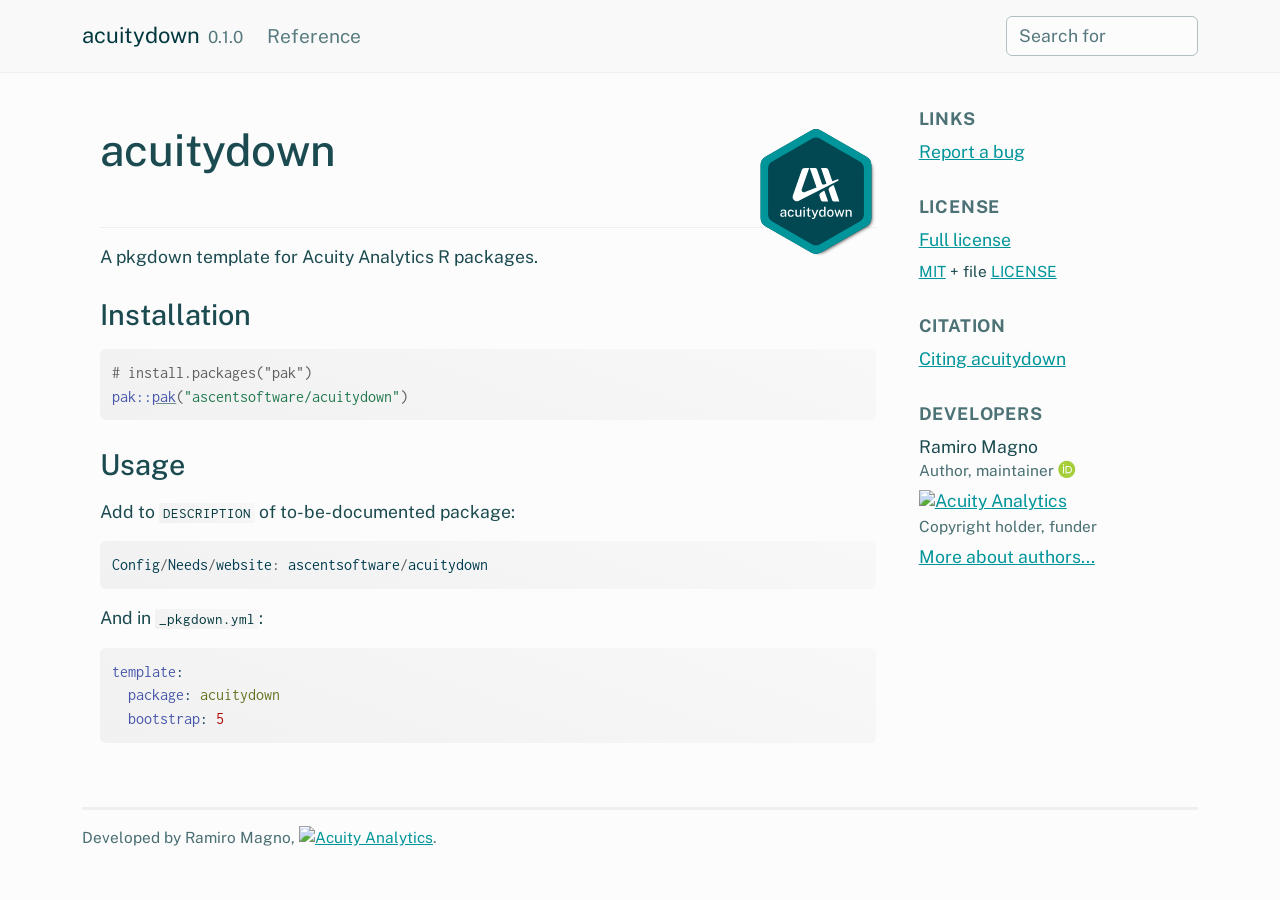
==== commit 5d3df4f6: "Deploying to gh-pages from @ AscentSoftware/acuitydown@be8b2b6c3edd2ef3382216f62e3958c2067229e5 🚀" ====
--- a/index.html
+++ b/index.html
@@ -106,7 +106,8 @@
 <h2 data-toc-skip>Developers</h2>
 <ul class="list-unstyled">
 <li>Ramiro Magno <br><small class="roles"> Author, maintainer </small> <a href="https://orcid.org/0000-0001-5226-3441" target="orcid.widget" aria-label="ORCID" class="external-link"><span class="fab fa-orcid orcid" aria-hidden="true"></span></a>  </li>
-<li>Acuity Analytics <br><small class="roles"> Copyright holder, funder </small>   </li>
+<li>
+<a href="https://www.acuityanalytics.com" class="external-link"><img src="https://raw.githubusercontent.com/AscentSoftware/acuitydown/refs/heads/main/man/figures/Acuity_logo_Colour_RGB.svg" alt="Acuity Analytics" width="72" style="margin-bottom: 3px;"></a> <br><small class="roles"> Copyright holder, funder </small>   </li>
 <li><a href="authors.html">More about authors...</a></li>
 </ul>
 </div>
@@ -118,7 +119,7 @@
 
 
     <footer><div class="pkgdown-footer-left">
-  <p>Developed by Ramiro Magno, Acuity Analytics.</p>
+  <p>Developed by Ramiro Magno, <a href="https://www.acuityanalytics.com" class="external-link"><img src="https://raw.githubusercontent.com/AscentSoftware/acuitydown/refs/heads/main/man/figures/Acuity_logo_Colour_RGB.svg" alt="Acuity Analytics" width="72" style="margin-bottom: 3px;"></a>.</p>
 </div>
 
 <div class="pkgdown-footer-right">
